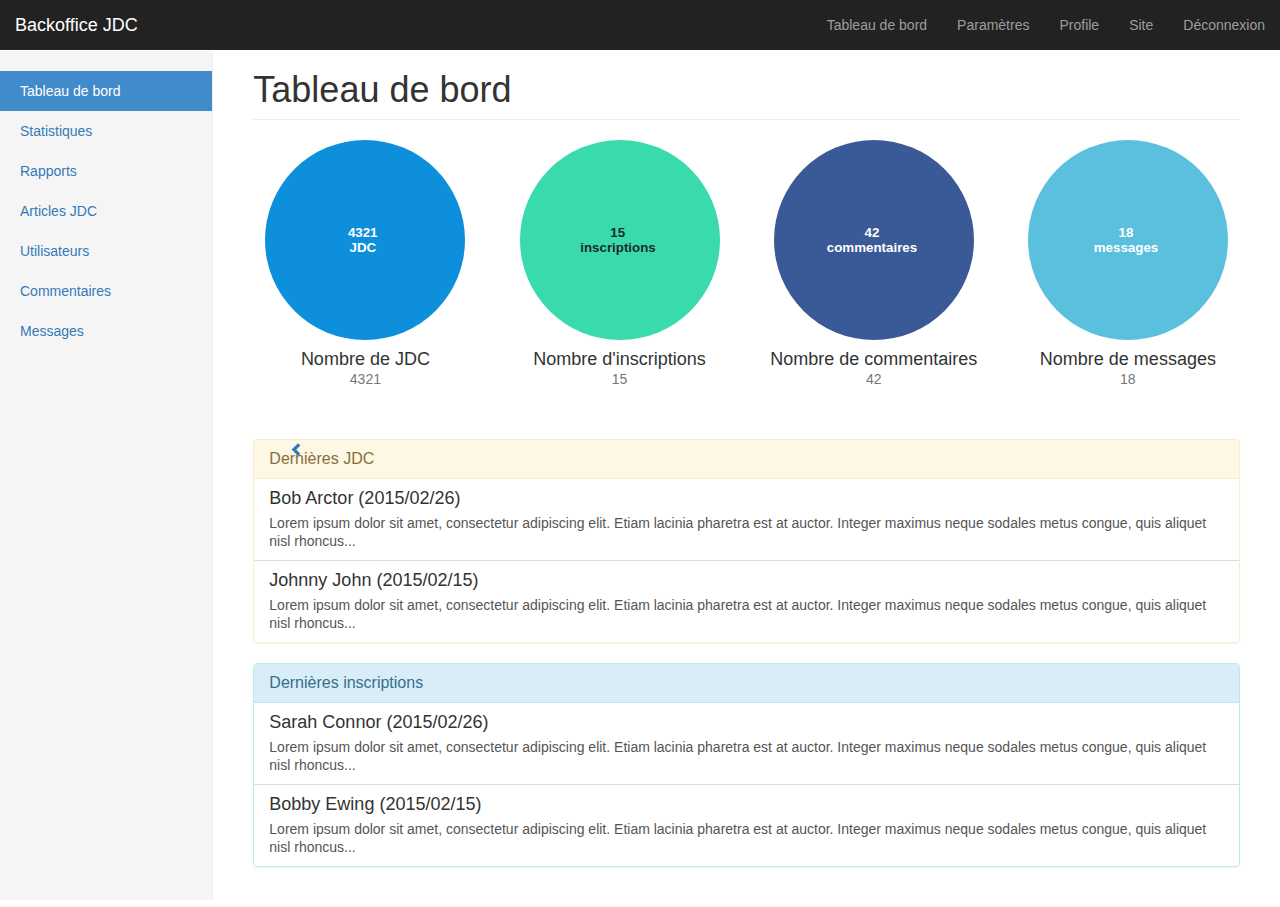
==== admin/index.html @ d84b84f2 "Add Backoffice JDC" ====
<!DOCTYPE html>
<html lang="en">
<head>
	<meta charset="utf-8">
	<meta http-equiv="X-UA-Compatible" content="IE=edge">
	<meta name="viewport" content="width=device-width, initial-scale=1">
	<meta name="description" content="">
	<meta name="author" content="">
	<link rel="icon" href="../../favicon.ico">

	<title>Espace d'administration</title>

	<script src="js/jquery-2.1.4.min.js"></script>
	<script src="js/bootstrap.min.js"></script>
	<script src="js/holder.js"></script>
	<script src="js/app.js"></script>
	<!--
	<script src="js/jquery.hotkeys.js"></script>
	<script src="js/bootstrap-wysiwyg.js"></script>
	-->

	<link rel="stylesheet" href="https://maxcdn.bootstrapcdn.com/bootstrap/3.3.2/css/bootstrap.min.css">
	<link href="css/styles.css" rel="stylesheet">
</head>

<body>

	<nav class="navbar navbar-inverse navbar-fixed-top">
		<div class="container-fluid">
			<div class="navbar-header">
				<button type="button" class="navbar-toggle collapsed" data-toggle="collapse" data-target="#navbar" aria-expanded="false" aria-controls="navbar">
					<span class="sr-only">Navigation</span>
					<span class="icon-bar"></span>
					<span class="icon-bar"></span>
					<span class="icon-bar"></span>
				</button>
				<a class="navbar-brand" href="index.php">Backoffice JDC</a>
			</div>
			<div id="navbar" class="navbar-collapse collapse">
				<ul class="nav navbar-nav navbar-right">
					<li><a href="index.php">Tableau de bord</a></li>
					<li><a href="settings.php">Paramètres</a></li>
					<li><a href="profile.php">Profile</a></li>
					<li><a href="../index.php">Site</a></li>
					<li><a href="logout.php">Déconnexion</a></li>
				</ul>
				<!--
				<form class="navbar-form navbar-right">
					<div class="input-group">
						<input type="text" class="form-control" placeholder="Search...">
						<span class="input-group-btn">
							<button class="btn btn-default" type="submit">
								<span class="glyphicon glyphicon-search" aria-hidden="true"></span>
							</button>
						</span>
					</div>
				</form>
				-->
			</div>
		</div>
	</nav>

	<div class="container-fluid">

		<div class="row">

			<div id="main-container" class="col-sm-9 col-sm-offset-3 col-md-10 col-md-offset-2 main">
				<h1 class="page-header">Tableau de bord</h1>

				<div class="row placeholders">
					<div class="col-xs-6 col-sm-3 placeholder">
						<img data-src="holder.js/200x200/auto/sky/text:4321 \n JDC" class="img-responsive" alt="Generic placeholder thumbnail">
						<h4>Nombre de JDC</h4>
						<span class="text-muted">4321</span>
					</div>
					<div class="col-xs-6 col-sm-3 placeholder">
						<img data-src="holder.js/200x200/auto/vine/text:15 \n inscriptions" class="img-responsive" alt="Generic placeholder thumbnail">
						<h4>Nombre d'inscriptions</h4>
						<span class="text-muted">15</span>
					</div>
					<div class="col-xs-6 col-sm-3 placeholder">
						<img data-src="holder.js/200x200/auto/social/text:42 \n commentaires" class="img-responsive" alt="Generic placeholder thumbnail">
						<h4>Nombre de commentaires</h4>
						<span class="text-muted">42</span>
					</div>
					<div class="col-xs-6 col-sm-3 placeholder">
						<img data-src="holder.js/200x200/auto/#5bc0de:#fff/text:18 \n messages" class="img-responsive" alt="Generic placeholder thumbnail">
						<h4>Nombre de messages</h4>
						<span class="text-muted">18</span>
					</div>
				</div>

				<div class="panel panel-warning">
					<div class="panel-heading">
						<h3 class="panel-title">Dernières JDC</h3>
					</div>
					<div class="list-group">
						<a href="#" class="list-group-item">
							<h4 class="list-group-item-heading">Bob Arctor (2015/02/26)</h4>
							<p class="list-group-item-text">Lorem ipsum dolor sit amet, consectetur adipiscing elit. Etiam lacinia pharetra est at auctor. Integer maximus neque sodales metus congue, quis aliquet nisl rhoncus...</p>
						</a>
						<a href="#" class="list-group-item">
							<h4 class="list-group-item-heading">Johnny John (2015/02/15)</h4>
							<p class="list-group-item-text">Lorem ipsum dolor sit amet, consectetur adipiscing elit. Etiam lacinia pharetra est at auctor. Integer maximus neque sodales metus congue, quis aliquet nisl rhoncus...</p>
						</a>
					</div>
				</div>

				<div class="panel panel-info">
					<div class="panel-heading">
						<h3 class="panel-title">Dernières inscriptions</h3>
					</div>
					<div class="list-group">
						<a href="#" class="list-group-item">
							<h4 class="list-group-item-heading">Sarah Connor (2015/02/26)</h4>
							<p class="list-group-item-text">Lorem ipsum dolor sit amet, consectetur adipiscing elit. Etiam lacinia pharetra est at auctor. Integer maximus neque sodales metus congue, quis aliquet nisl rhoncus...</p>
						</a>
						<a href="#" class="list-group-item">
							<h4 class="list-group-item-heading">Bobby Ewing (2015/02/15)</h4>
							<p class="list-group-item-text">Lorem ipsum dolor sit amet, consectetur adipiscing elit. Etiam lacinia pharetra est at auctor. Integer maximus neque sodales metus congue, quis aliquet nisl rhoncus...</p>
						</a>
					</div>
				</div>

			</div>

			<div id="sidebar-left" class="col-sm-3 col-md-2 sidebar">
				<ul class="nav nav-sidebar">
					<li class="active"><a href="index.php">Tableau de bord</a></li>
					<li><a href="stats.php">Statistiques</a></li>
					<li><a href="reports.php">Rapports</a></li>
					<li><a href="movies.php">Articles JDC</a></li>
					<li><a href="users.php">Utilisateurs</a></li>
					<li><a href="comments.php">Commentaires</a></li>
					<li><a href="messages.php">Messages</a></li>
				</ul>

			</div>

			<a href="javascript:void(0);" id="sidebar-toggle" class="sidebar-toggle-left">
				<span class="glyphicon glyphicon-chevron-left"></span>
			</a>

		</div><!--/.row -->

	</div><!--/.container -->

</body>
</html>
---- admin/css/styles.css ----
/*
 * Base structure
 */

/* Move down content because we have a fixed navbar that is 50px tall */
body {
  padding-top: 50px;
}


/*
 * Global add-ons
 */

.sub-header {
  padding-bottom: 10px;
  border-bottom: 1px solid #eee;
}

/*
 * Top navigation
 * Hide default border to remove 1px line.
 */
.navbar-fixed-top {
  border: 0;
}

/*
 * Sidebar
 */

/* Hide for mobile, show later */
.sidebar {
  display: none;
}
@media (min-width: 768px) {
  .sidebar {
    position: fixed;
    top: 51px;
    bottom: 0;
    left: 0;
    z-index: 1000;
    display: block;
    padding: 20px;
    overflow-x: hidden;
    overflow-y: auto; /* Scrollable contents if viewport is shorter than content. */
    background-color: #f5f5f5;
    border-right: 1px solid #eee;
  }
}

/* Sidebar navigation */
.nav-sidebar {
  margin-right: -21px; /* 20px padding + 1px border */
  margin-bottom: 20px;
  margin-left: -20px;
}
.nav-sidebar > li > a {
  padding-right: 20px;
  padding-left: 20px;
}
.nav-sidebar > .active > a,
.nav-sidebar > .active > a:hover,
.nav-sidebar > .active > a:focus {
  color: #fff;
  background-color: #428bca;
}

#sidebar-toggle {
  display: block;
  width: 20px;
  height: 20px;
  position: fixed;
  top: 50%;
  margin-top: -10px;
  z-index: 1001;
}

.sidebar-toggle-left {
  left: 290px;
}

.sidebar-toggle-right {
  left: 20px;
}


/*
 * Main content
 */

.main {
  padding: 20px;
}
@media (min-width: 768px) {
  .main {
    padding-right: 40px;
    padding-left: 40px;
  }
}
.main .page-header {
  margin-top: 0;
}


/*
 * Placeholder dashboard ideas
 */

.placeholders {
  margin-bottom: 30px;
  text-align: center;
}
.placeholders h4 {
  margin-bottom: 0;
}
.placeholder {
  margin-bottom: 20px;
}
.placeholder img {
  display: inline-block;
  border-radius: 50%;
}

/*
 * Login
 */

.container.login {
  width: 400px;
}

#editor { overflow:scroll; max-height:300px }
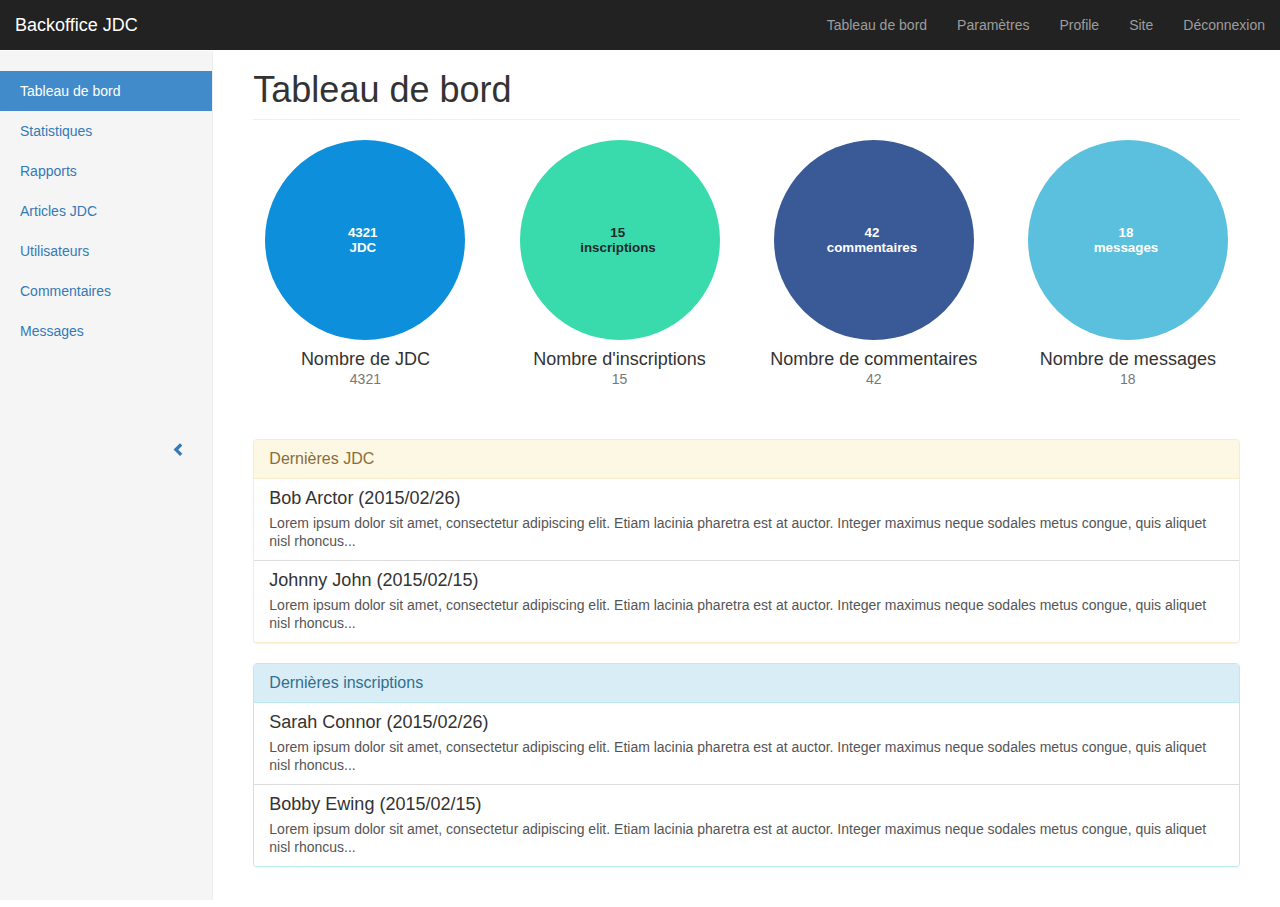
==== commit 222517f6: "FIX sidebar toggle left pos" ====
--- a/admin/index.html
+++ b/admin/index.html
@@ -122,14 +122,14 @@
 					</div>
 				</div>
 
-			</div>
+			</div><!-- #main-container -->
 
 			<div id="sidebar-left" class="col-sm-3 col-md-2 sidebar">
 				<ul class="nav nav-sidebar">
 					<li class="active"><a href="index.php">Tableau de bord</a></li>
 					<li><a href="stats.php">Statistiques</a></li>
 					<li><a href="reports.php">Rapports</a></li>
-					<li><a href="movies.php">Articles JDC</a></li>
+					<li><a href="articles.php">Articles JDC</a></li>
 					<li><a href="users.php">Utilisateurs</a></li>
 					<li><a href="comments.php">Commentaires</a></li>
 					<li><a href="messages.php">Messages</a></li>
--- a/admin/css/styles.css
+++ b/admin/css/styles.css
@@ -66,21 +66,15 @@
   background-color: #428bca;
 }
 
+
 #sidebar-toggle {
-  display: block;
+  display: none;
   width: 20px;
   height: 20px;
   position: fixed;
   top: 50%;
   margin-top: -10px;
   z-index: 1001;
-}
-
-.sidebar-toggle-left {
-  left: 290px;
-}
-
-.sidebar-toggle-right {
   left: 20px;
 }
 
